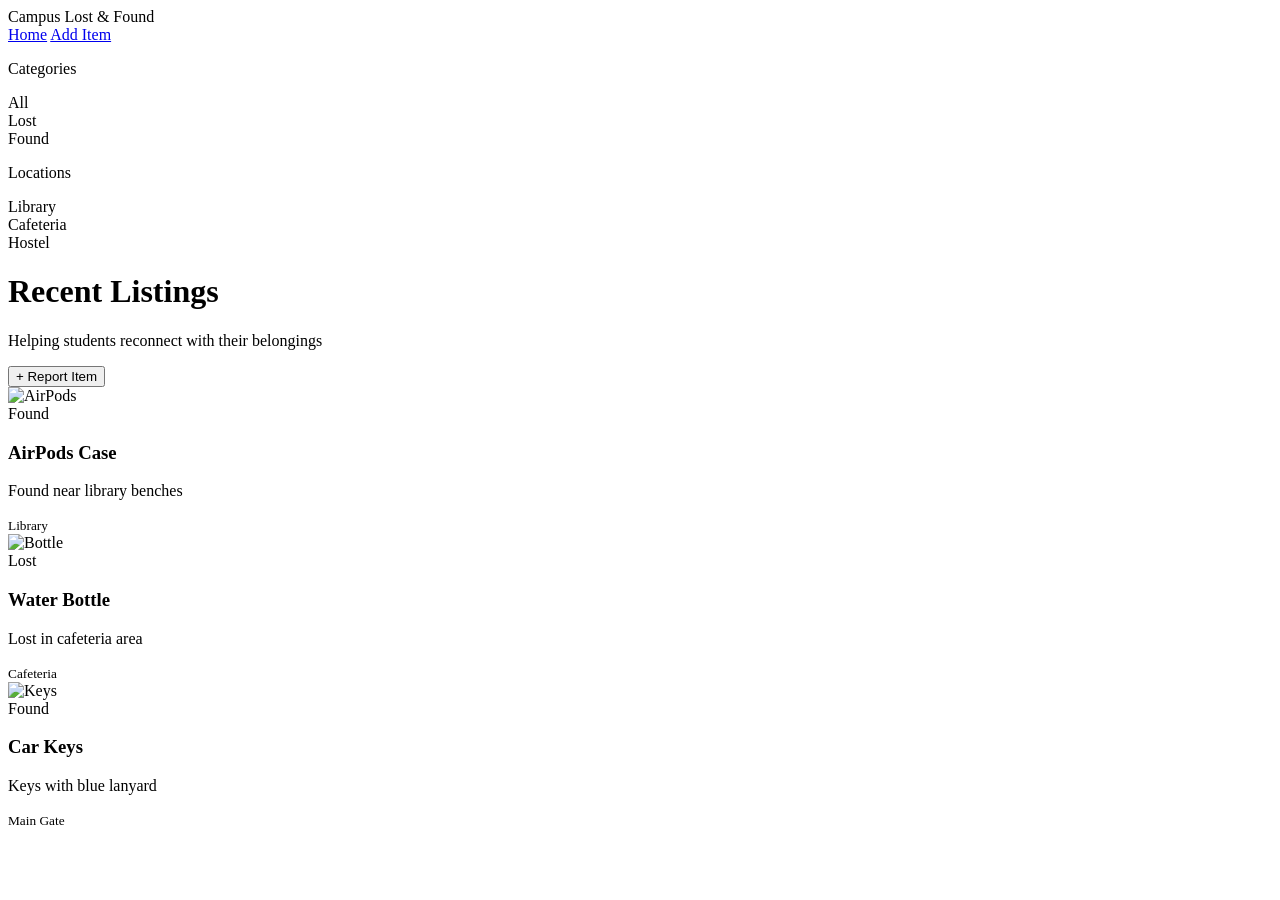
==== index.html @ 2e788ab9 "Add initial HTML structure for Campus Lost & Found application" ====
<!DOCTYPE html>
<html lang="en">

<head>
    <meta charset="UTF-8">
    <meta name="viewport" content="width=device-width, initial-scale=1.0">
    <title>Campus Lost & Found</title>
    <link rel="stylesheet" href="./styles.css">
</head>

<body>

    <!-- NAVBAR -->
    <header class="navbar">
        <div class="logo">Campus Lost & Found</div>

        <div class="nav-links">
            <a href="#">Home</a>
            <a href="#">Add Item</a>
        </div>
    </header>

    <!-- MAIN LAYOUT -->
    <div class="layout">

        <!-- SIDEBAR -->
        <aside class="sidebar">

            <p class="section-title">Categories</p>
            <div class="item active">All</div>
            <div class="item">Lost</div>
            <div class="item">Found</div>

            <p class="section-title">Locations</p>
            <div class="item">Library</div>
            <div class="item">Cafeteria</div>
            <div class="item">Hostel</div>

        </aside>

        <!-- MAIN CONTENT -->
        <main class="main">

            <!-- HEADER -->
            <div class="header">
                <div>
                    <h1>Recent Listings</h1>
                    <p>Helping students reconnect with their belongings</p>
                </div>

                <button>+ Report Item</button>
            </div>

            <!-- CARDS GRID -->
            <div class="grid">

                <!-- CARD 1 -->
                <div class="card">
                    <img src="https://peeperly.in/cdn/shop/files/202602231042183401_airpodscase_1_1080x.webp?v=1775300581" alt="AirPods">
                    <div class="card-body">
                        <span class="tag found">Found</span>
                        <h3>AirPods Case</h3>
                        <p>Found near library benches</p>
                        <small>Library</small>
                    </div>
                </div>

                <!-- CARD 2 -->
                <div class="card">
                    <img src="https://pexpo.in/cdn/shop/files/ELECTRO_Silver_433e777a-4d46-4049-88a1-1b2f8b8f11fc.jpg?v=1767698911" alt="Bottle">
                    <div class="card-body">
                        <span class="tag lost">Lost</span>
                        <h3>Water Bottle</h3>
                        <p>Lost in cafeteria area</p>
                        <small>Cafeteria</small>
                    </div>
                </div>

                <!-- CARD 3 -->
                <div class="card">
                    <img src="https://images.unsplash.com/photo-1600185365483-26d7a4cc7519" alt="Keys">
                    <div class="card-body">
                        <span class="tag found">Found</span>
                        <h3>Car Keys</h3>
                        <p>Keys with blue lanyard</p>
                        <small>Main Gate</small>
                    </div>
                </div>

            </div>

        </main>

    </div>

</body>

</html>
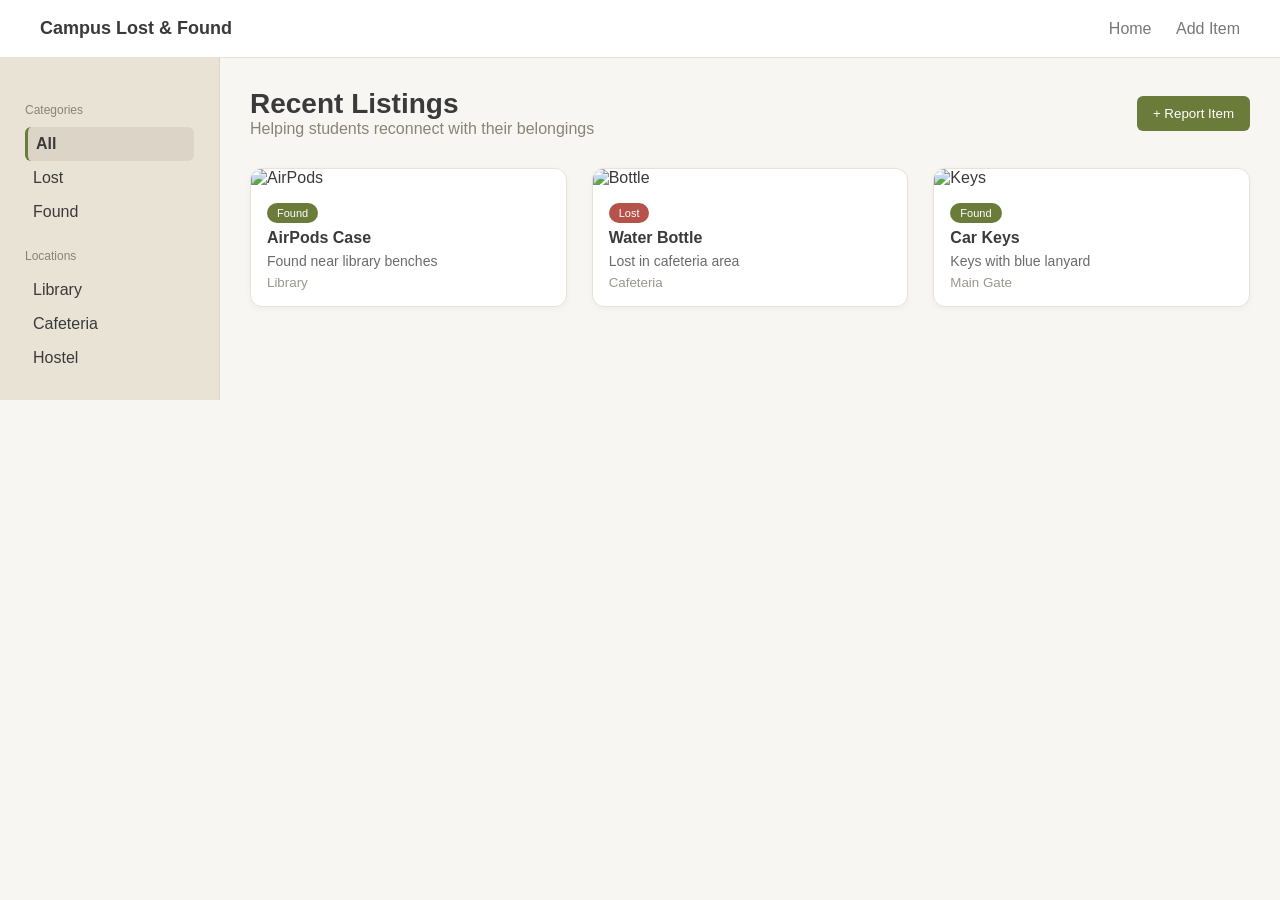
==== commit d79fcc26: "Save local changes before pull" ====
--- a/index.html
+++ b/index.html
@@ -5,7 +5,7 @@
     <meta charset="UTF-8">
     <meta name="viewport" content="width=device-width, initial-scale=1.0">
     <title>Campus Lost & Found</title>
-    <link rel="stylesheet" href="./styles.css">
+    <link rel="stylesheet" href="styles.css">
 </head>
 
 <body>
@@ -27,9 +27,9 @@
         <aside class="sidebar">
 
             <p class="section-title">Categories</p>
-            <div class="item active">All</div>
-            <div class="item">Lost</div>
-            <div class="item">Found</div>
+            <div class="item active" data-filter="all">All</div>
+            <div class="item"  data-filter="lost">Lost</div>
+            <div class="item" data-filter="found">Found</div>
 
             <p class="section-title">Locations</p>
             <div class="item">Library</div>
@@ -52,7 +52,7 @@
             </div>
 
             <!-- CARDS GRID -->
-            <div class="grid">
+            <div class="grid" id="itemsContainer">
 
                 <!-- CARD 1 -->
                 <div class="card">
@@ -92,6 +92,7 @@
         </main>
 
     </div>
+    <script src="script.js"></script>
 
 </body>
 
--- a/styles.css
+++ b/styles.css
@@ -0,0 +1,199 @@
+/* RESET */
+* {
+    margin: 0;
+    padding: 0;
+    box-sizing: border-box;
+    font-family: Arial, sans-serif;
+}
+
+/* BODY */
+body {
+    background: #f7f6f2;
+    color: #3a3a3a;
+}
+
+/* NAVBAR */
+.navbar {
+    display: flex;
+    justify-content: space-between;
+    align-items: center;
+    padding: 18px 40px;
+    background: #ffffff;
+    border-bottom: 1px solid #e9e3d5;
+}
+
+.logo {
+    font-size: 18px;
+    font-weight: bold;
+    color: #3a3a3a;
+}
+
+.nav-links a {
+    margin-left: 20px;
+    text-decoration: none;
+    color: #777;
+}
+
+.nav-links a:hover {
+    color: #6b7b3a;
+}
+
+/* LAYOUT */
+.layout {
+    display: flex;
+}
+
+/* SIDEBAR */
+.sidebar {
+    width: 220px;
+    background: #e9e3d5;
+    padding: 25px;
+    border-right: 1px solid #ddd6c5;
+}
+
+/* SIDEBAR TITLES */
+.section-title {
+    font-size: 12px;
+    color: #8a8475;
+    margin-top: 20px;
+    margin-bottom: 10px;
+}
+
+/* SIDEBAR ITEMS */
+.item {
+    padding: 8px;
+    border-radius: 6px;
+    cursor: pointer;
+}
+
+.item:hover {
+    background: #dcd5c7;
+}
+
+.item.active {
+    background: #dcd5c7;
+    border-left: 3px solid #6b7b3a;
+    font-weight: bold;
+}
+
+/* MAIN */
+.main {
+    flex: 1;
+    padding: 30px;
+    max-width: 1200px;
+}
+
+/* HEADER */
+.header {
+    display: flex;
+    justify-content: space-between;
+    align-items: center;
+    margin-bottom: 30px;
+}
+
+.header h1 {
+    font-size: 28px;
+}
+
+.header p {
+    color: #8a8475;
+}
+
+/* BUTTON */
+button {
+    background: #6b7b3a;
+    color: #ffffff;
+    border: none;
+    padding: 10px 16px;
+    border-radius: 6px;
+    cursor: pointer;
+}
+
+button:hover {
+    background: #596732;
+}
+
+/* GRID */
+.grid {
+    display: grid;
+    grid-template-columns: repeat(3, 1fr);
+    gap: 25px;
+}
+
+/* CARD */
+.card {
+    background: #ffffff;
+    border-radius: 12px;
+    overflow: hidden;
+    border: 1px solid #e9e3d5;
+    box-shadow: 0 2px 6px rgba(0,0,0,0.04);
+    transition: 0.2s;
+}
+
+.card:hover {
+    box-shadow: 0 8px 20px rgba(0,0,0,0.08);
+}
+
+/* IMAGE */
+.card img {
+    width: 100%;
+    height: 140px;
+    object-fit: cover;
+}
+
+/* CARD BODY */
+.card-body {
+    padding: 16px;
+    display: flex;
+    flex-direction: column;
+    gap: 6px;
+}
+
+/* TEXT */
+.card h3 {
+    font-size: 16px;
+}
+
+.card p {
+    font-size: 14px;
+    color: #6b6b6b;
+}
+
+.card small {
+    color: #9c978c;
+}
+
+/* TAG */
+.tag {
+    font-size: 11px;
+    padding: 4px 10px;
+    border-radius: 20px;
+    color: white;
+    width: fit-content;
+}
+
+/* STATUS */
+.found {
+    background: #6b7b3a;
+}
+
+.lost {
+    background: #b5524a;
+}
+
+/* RESPONSIVE */
+@media (max-width: 900px) {
+    .grid {
+        grid-template-columns: 1fr 1fr;
+    }
+}
+
+@media (max-width: 600px) {
+    .layout {
+        flex-direction: column;
+    }
+
+    .grid {
+        grid-template-columns: 1fr;
+    }
+}
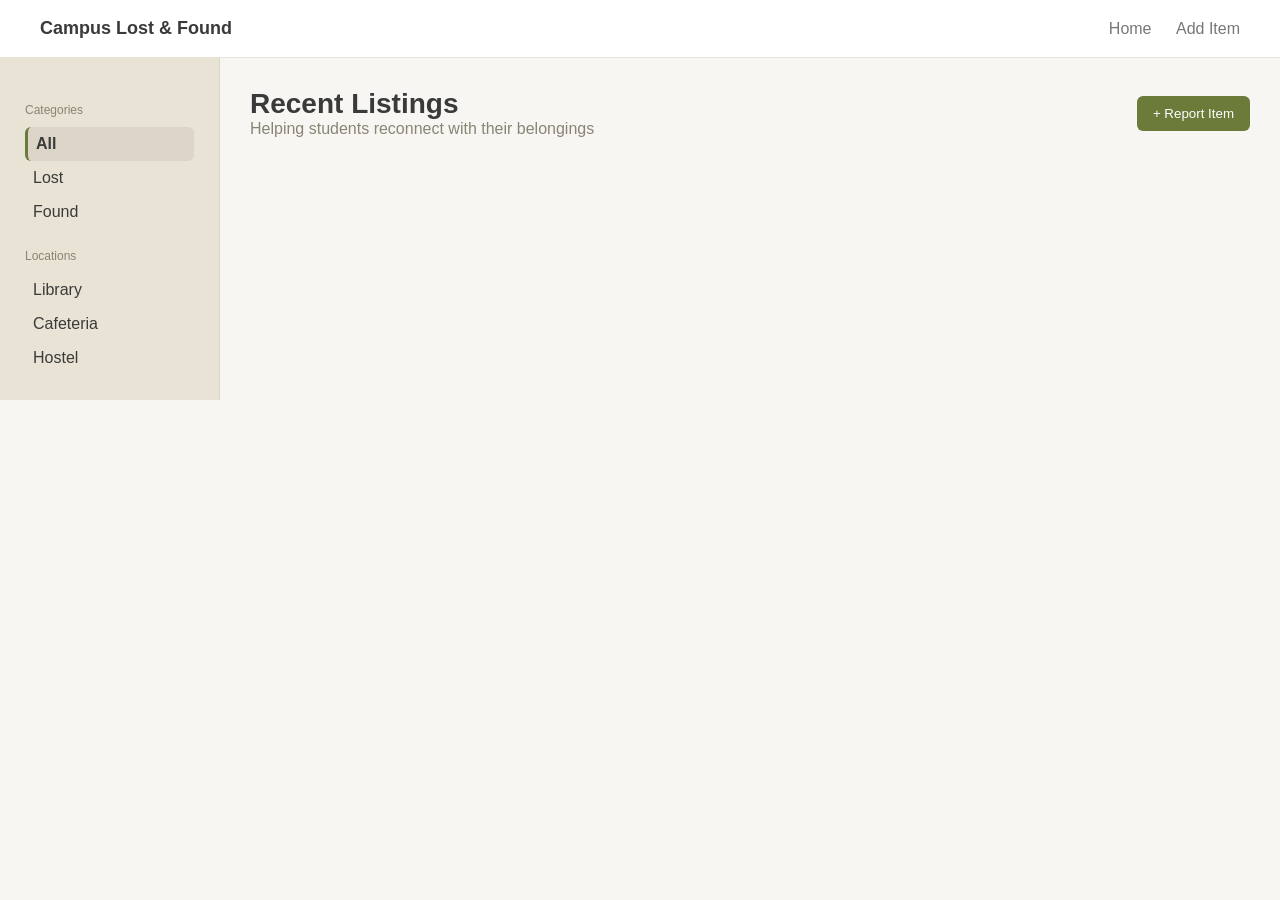
==== commit ec56f6f2: "Update navigation and item filtering in index.html" ====
--- a/index.html
+++ b/index.html
@@ -5,7 +5,7 @@
     <meta charset="UTF-8">
     <meta name="viewport" content="width=device-width, initial-scale=1.0">
     <title>Campus Lost & Found</title>
-    <link rel="stylesheet" href="styles.css">
+    <link rel="stylesheet" href="./styles.css">
 </head>
 
 <body>
@@ -16,7 +16,7 @@
 
         <div class="nav-links">
             <a href="#">Home</a>
-            <a href="#">Add Item</a>
+            <a href="#" id="navAdd">Add Item</a>
         </div>
     </header>
 
@@ -27,9 +27,9 @@
         <aside class="sidebar">
 
             <p class="section-title">Categories</p>
-            <div class="item active" data-filter="all">All</div>
-            <div class="item"  data-filter="lost">Lost</div>
-            <div class="item" data-filter="found">Found</div>
+            <div class="item active" id="filterAll">All</div>
+            <div class="item" id="filterLost">Lost</div>
+            <div class="item" id="filterFound">Found</div>
 
             <p class="section-title">Locations</p>
             <div class="item">Library</div>
@@ -48,52 +48,20 @@
                     <p>Helping students reconnect with their belongings</p>
                 </div>
 
-                <button>+ Report Item</button>
+                <button id="addBtn">+ Report Item</button>
             </div>
 
             <!-- CARDS GRID -->
-            <div class="grid" id="itemsContainer">
-
-                <!-- CARD 1 -->
-                <div class="card">
-                    <img src="https://peeperly.in/cdn/shop/files/202602231042183401_airpodscase_1_1080x.webp?v=1775300581" alt="AirPods">
-                    <div class="card-body">
-                        <span class="tag found">Found</span>
-                        <h3>AirPods Case</h3>
-                        <p>Found near library benches</p>
-                        <small>Library</small>
-                    </div>
-                </div>
-
-                <!-- CARD 2 -->
-                <div class="card">
-                    <img src="https://pexpo.in/cdn/shop/files/ELECTRO_Silver_433e777a-4d46-4049-88a1-1b2f8b8f11fc.jpg?v=1767698911" alt="Bottle">
-                    <div class="card-body">
-                        <span class="tag lost">Lost</span>
-                        <h3>Water Bottle</h3>
-                        <p>Lost in cafeteria area</p>
-                        <small>Cafeteria</small>
-                    </div>
-                </div>
-
-                <!-- CARD 3 -->
-                <div class="card">
-                    <img src="https://images.unsplash.com/photo-1600185365483-26d7a4cc7519" alt="Keys">
-                    <div class="card-body">
-                        <span class="tag found">Found</span>
-                        <h3>Car Keys</h3>
-                        <p>Keys with blue lanyard</p>
-                        <small>Main Gate</small>
-                    </div>
-                </div>
-
+            <div class="grid">
+                <!-- JS will insert cards here -->
             </div>
 
         </main>
 
     </div>
-    <script src="script.js"></script>
+
+    <script src="./script.js"></script>
 
 </body>
 
-</html>+</html>
